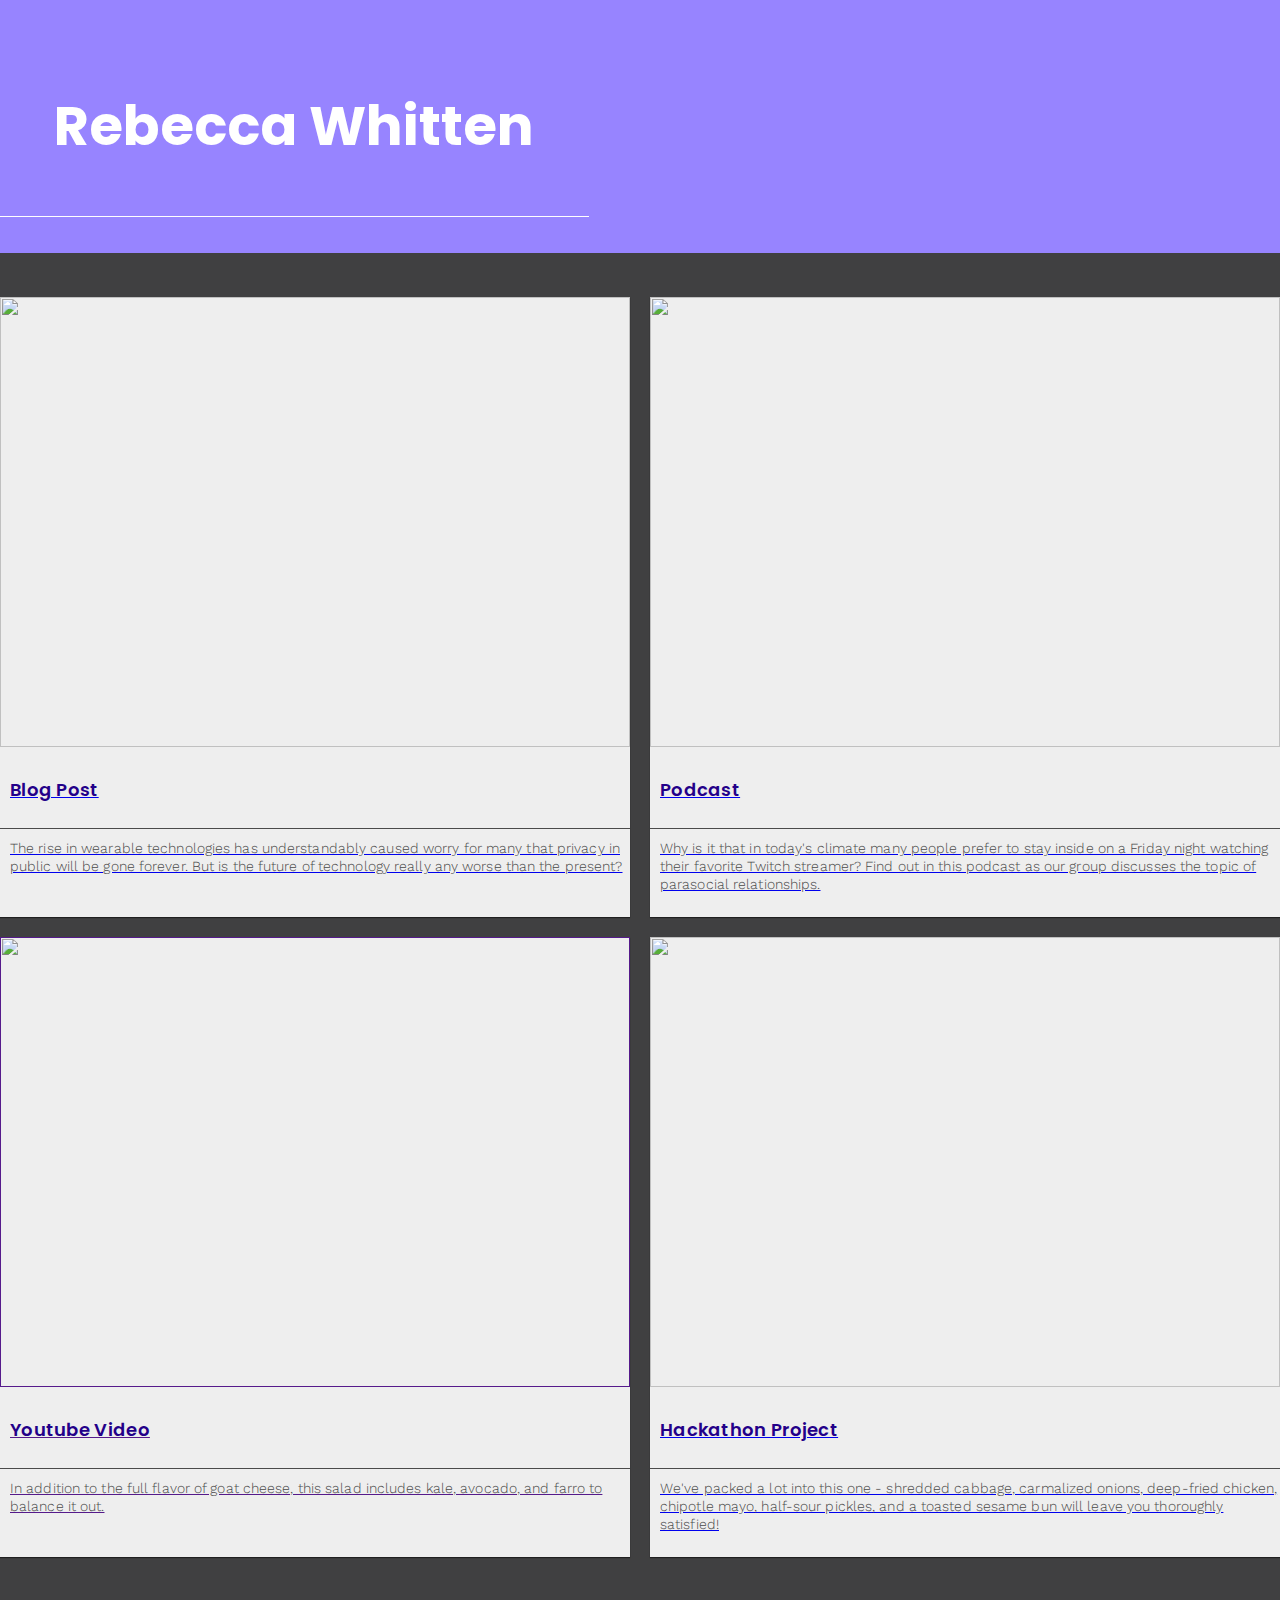
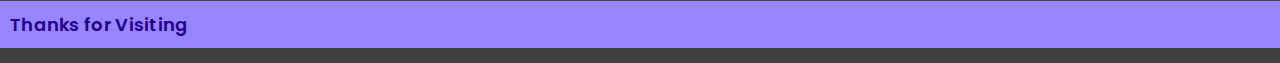
==== index.html @ 5da8e2a7 "Update index.html" ====
<!DOCTYPE html>
<html>

  <head>
    <meta charset="utf-8">
    <title>Rebecca Whitten</title>
<!--     <link rel="stylesheet" type="text/css" href="css/reset.css" /> -->
    <link rel="stylesheet" type="text/css" href="css/style.css" />
    <link href="https://fonts.googleapis.com/css?family=Poppins:400,600" rel="stylesheet">
    <link href="https://fonts.googleapis.com/css?family=Work+Sans" rel="stylesheet">
    <meta name="viewport" content="width=device-width, initial-scale=1.0, maximum-scale=1.0, user-scalable=no">
  </head>

  <body>

    <div class="container">

      <header>

        <h1>
          Rebecca Whitten
        </h1>
      </header>

      <main>
        <div class="recipe a">
          <a href="https://medium.com/@rawhitten/we-already-have-no-privacy-in-public-facebooks-new-smart-glasses-don-t-change-that-a445893e19eb">
            <img src="https://content.codecademy.com/courses/learn-css-grid/lesson-ii/image-1.png" />
            <h2>Blog Post</h2>

            <p class="description">
              The rise in wearable technologies has understandably caused worry for many that privacy in public will be gone forever. But is the future of technology really any worse than the present?
            </p>
          </a>
        </div>
        <div class="recipe b">
          <a href="https://soundcloud.com/thomas-ramos-986285219/parasocial">
            <img src="https://content.codecademy.com/courses/learn-css-grid/lesson-ii/image-2.png" />
            <h2>Podcast</h2>
            <p class="description">
              Why is it that in today's climate many people prefer to stay inside on a Friday night watching their favorite Twitch streamer? Find out in this podcast as our group discusses the topic of parasocial relationships.
            </p>
          </a>
        </div>
        <div class="recipe c">
          <a href="">
            <img src="https://content.codecademy.com/courses/learn-css-grid/lesson-ii/image-5.png" />
            <h2>Youtube Video</h2>
            <p class="description">
              In addition to the full flavor of goat cheese, this salad includes kale, avocado, and farro to balance it out.</p>
          </a>
        </div>
        <div class="recipe d">

          <a href="https://rlbergamasco.github.io/queer-hack-2020/">
            <img src="https://content.codecademy.com/courses/learn-css-grid/lesson-ii/image-4.png" />
            <h2>Hackathon Project</h2>
            <p class="description">
              We've packed a lot into this one - shredded cabbage, carmalized onions, deep-fried chicken, chipotle mayo, half-sour pickles, and a toasted sesame bun will leave you thoroughly satisfied!</p>
          </a>

        </div>



      </main>

      <footer>
        <h2>Thanks for Visiting</h2>
      </footer>

    </div>
  </body>

</html>
---- css/style.css ----
html{
  scroll-behavior: smooth;
}

body {
  margin: 0;
  background-color:#404041;
}

header, footer {
  background-color: #9784ff;
  text-align: left;
}

header{
  font-family: Work Sans;
  color: #fff;
  min-height: 25vh;
  display: flex;
}

main {
  display: grid;
  grid-template-columns: repeat(auto-fill, minmax(40%, 1fr) ) ;
  grid-gap: 20px;
  margin-top: 44px;

  justify-items: center;
  justify-content: center;
  align-items: stretch;
  align-content: center;
}

h1 {
  font-family: Poppins;
  font-size: calc(1em + 3vw);
  padding-bottom: .67em;
  border-bottom: 1px solid;
  line-height: 1.3;
  padding:1em;
}

h2 {
  font-family: Poppins;
  font-size: 18px;
  font-weight: 600;
  letter-spacing: 0.3px;
  text-align: left;
  color: #230089;
  padding: 10px 0px 10px 10px;
}

img {
  width: 100%;
  height: 50vh;
  object-fit: cover;
}

.wrapper {
    max-width: 1150px;
    margin: auto;
    padding: 50px;
    display: block;
}

.bio {
  color: #ffffff;
  font-size: 24px;
  font-family: 'Work Sans';
}

.buttonBox {
  display: flex;
  justify-content: center;
  align-content: center;
}

.myButton {
  border-radius: 28px;
  border: 1px solid #ffffff;
  cursor: pointer;
  color: #ffffff;
  font-size: 20px;
  padding: 16px 31px;
  text-decoration: none;
  margin: 1.69em auto;
}

.myButton:hover {
    background-color:#e69708;
}

.myButton:active {
    position:relative;
    top:1px;
}

.recipe {
  box-shadow: 0 1px 1px 0 rgba(0, 0, 0, 0.5);
  width: 100%;
  background-color:#eeeeee;
}

.a {

}

.c {

}

.time {
  padding-left: 10px;
  padding-top: 10px;
  width: 20px;
  height: auto;
}

.mins {
  display: inline-block;
  font-family: Poppins;
  font-size: 14px;
  font-weight: 500;
  letter-spacing: 0.3px;
  text-align: left;
  color: #4a4a4a;
  position: relative;
  bottom: 5px;
}

.description {
  font-family: Work Sans;
  font-size: 14px;
  font-weight: 300;
  line-height: 1.29;
  letter-spacing: 0.1px;
  text-align: left;
  color: #4a4a4a;
  padding: 10px 0px 10px 10px;
  border-top: 1px solid #4a4a4a;
}

.logo {
  width: 115px;
  height: 21.1px;
  object-fit: contain;
  padding: 20px;
}

.container {
/*  min-width: 500px; */
  margin: auto;
}

footer {
  margin-top: 44px;
}

@media all and (max-width:700px) {
  main {
    grid-template-columns: 1fr;
  }
}
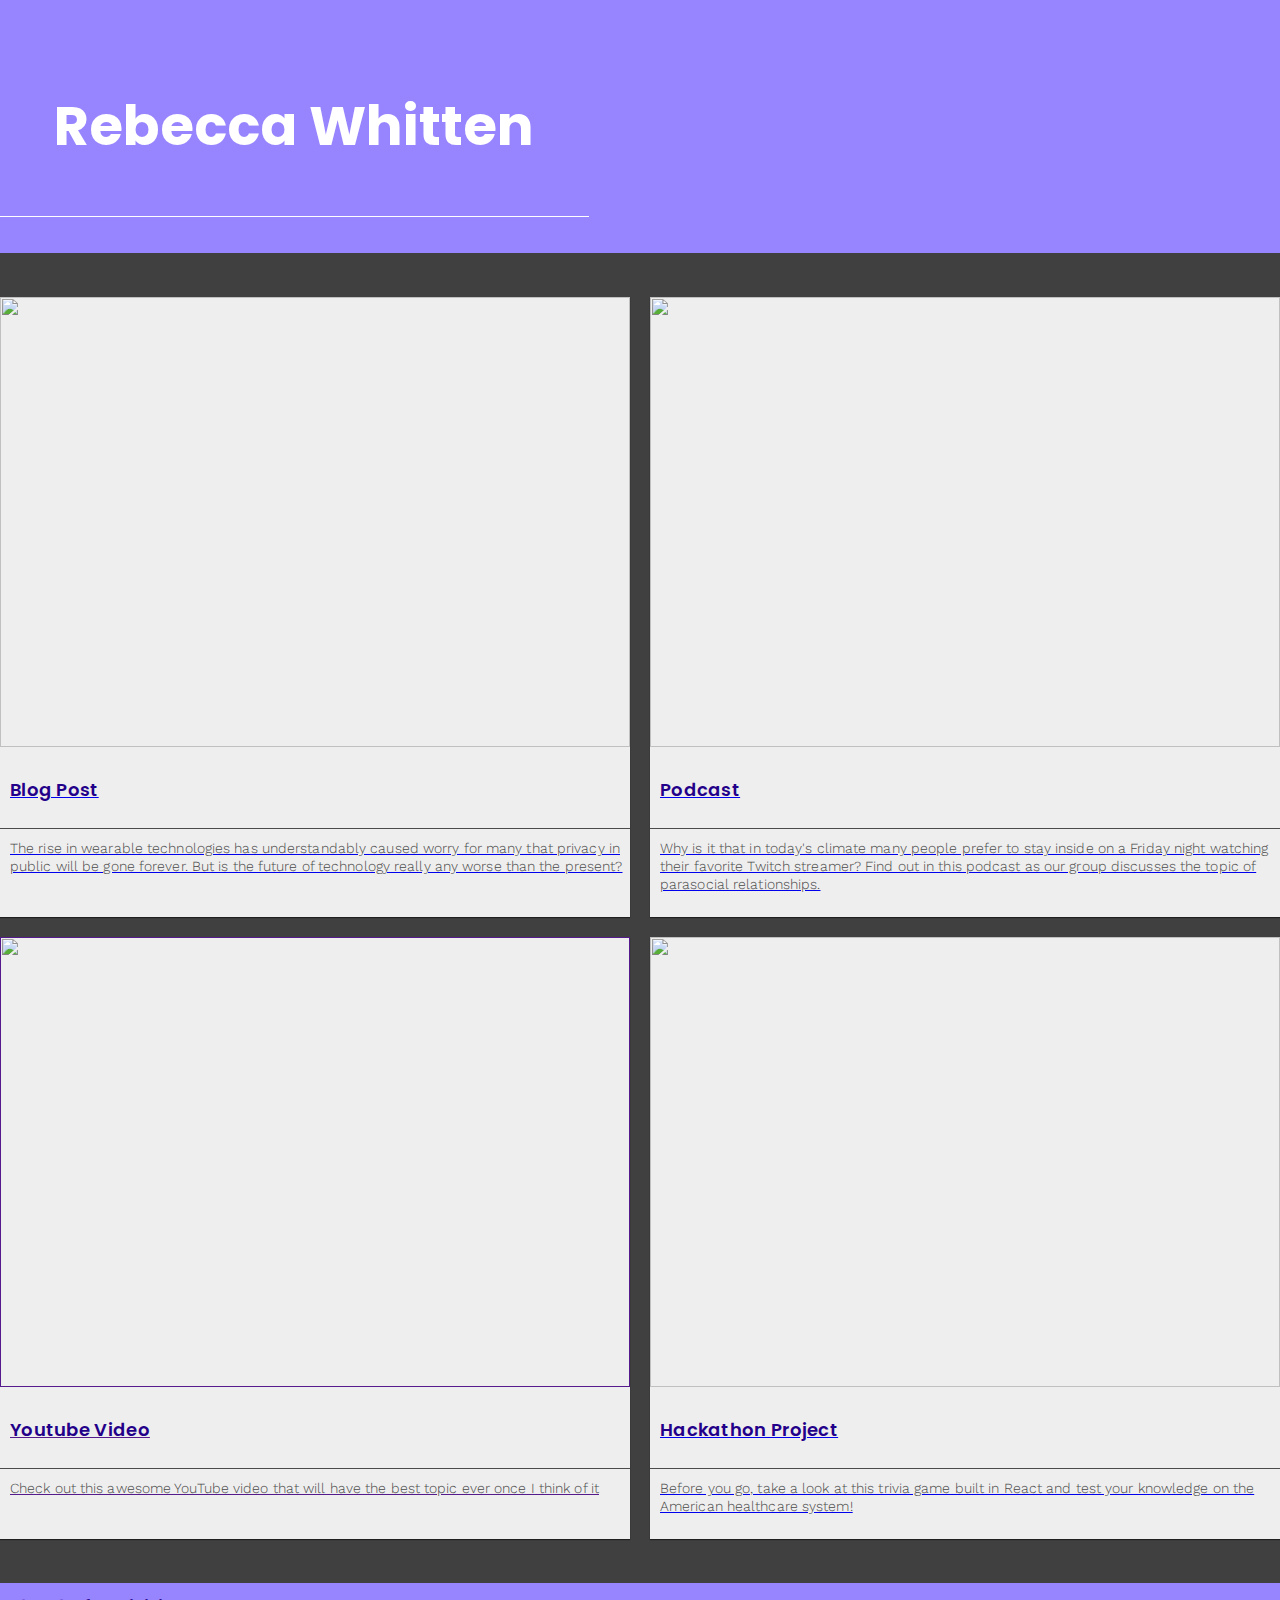
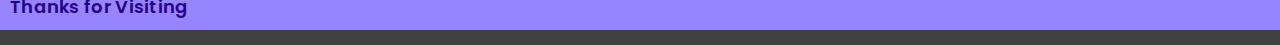
==== commit dfc4df49: "finished editing the captions" ====
--- a/index.html
+++ b/index.html
@@ -4,7 +4,7 @@
   <head>
     <meta charset="utf-8">
     <title>Rebecca Whitten</title>
-<!--     <link rel="stylesheet" type="text/css" href="css/reset.css" /> -->
+    <link rel="stylesheet" type="text/css" href="css/reset.css" />
     <link rel="stylesheet" type="text/css" href="css/style.css" />
     <link href="https://fonts.googleapis.com/css?family=Poppins:400,600" rel="stylesheet">
     <link href="https://fonts.googleapis.com/css?family=Work+Sans" rel="stylesheet">
@@ -47,7 +47,8 @@
             <img src="https://content.codecademy.com/courses/learn-css-grid/lesson-ii/image-5.png" />
             <h2>Youtube Video</h2>
             <p class="description">
-              In addition to the full flavor of goat cheese, this salad includes kale, avocado, and farro to balance it out.</p>
+              Check out this awesome YouTube video that will have the best topic ever once I think of it
+            </p>
           </a>
         </div>
         <div class="recipe d">
@@ -56,7 +57,7 @@
             <img src="https://content.codecademy.com/courses/learn-css-grid/lesson-ii/image-4.png" />
             <h2>Hackathon Project</h2>
             <p class="description">
-              We've packed a lot into this one - shredded cabbage, carmalized onions, deep-fried chicken, chipotle mayo, half-sour pickles, and a toasted sesame bun will leave you thoroughly satisfied!</p>
+              Before you go, take a look at this trivia game built in React and test your knowledge on the American healthcare system! </p>
           </a>
 
         </div>
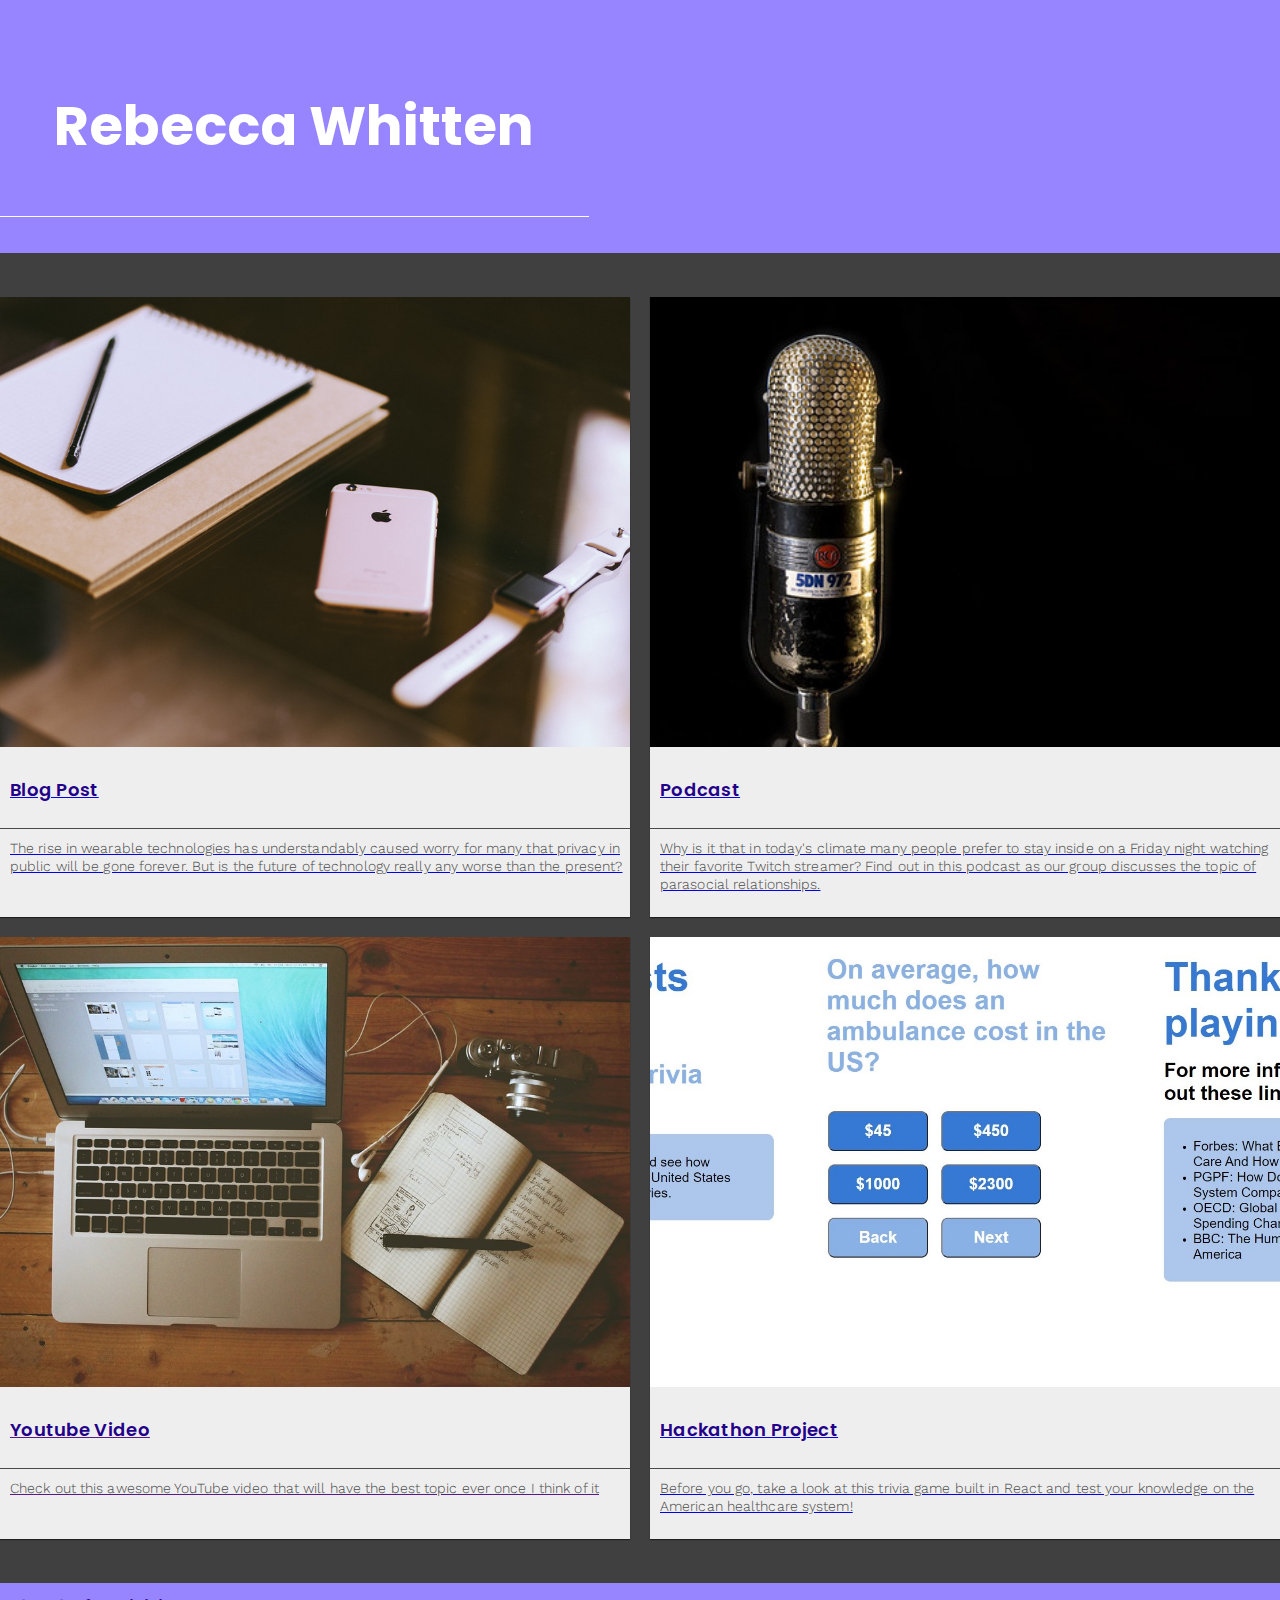
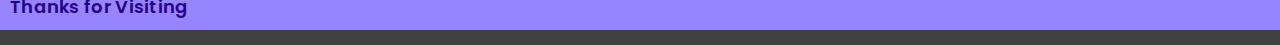
==== commit 3da5c339: "Changed images to relevant ones" ====
--- a/index.html
+++ b/index.html
@@ -4,7 +4,7 @@
   <head>
     <meta charset="utf-8">
     <title>Rebecca Whitten</title>
-    <link rel="stylesheet" type="text/css" href="css/reset.css" />
+<!--     <link rel="stylesheet" type="text/css" href="css/reset.css" /> -->
     <link rel="stylesheet" type="text/css" href="css/style.css" />
     <link href="https://fonts.googleapis.com/css?family=Poppins:400,600" rel="stylesheet">
     <link href="https://fonts.googleapis.com/css?family=Work+Sans" rel="stylesheet">
@@ -25,7 +25,7 @@
       <main>
         <div class="recipe a">
           <a href="https://medium.com/@rawhitten/we-already-have-no-privacy-in-public-facebooks-new-smart-glasses-don-t-change-that-a445893e19eb">
-            <img src="https://content.codecademy.com/courses/learn-css-grid/lesson-ii/image-1.png" />
+            <img src="images/watch.jpg" />
             <h2>Blog Post</h2>
 
             <p class="description">
@@ -35,7 +35,7 @@
         </div>
         <div class="recipe b">
           <a href="https://soundcloud.com/thomas-ramos-986285219/parasocial">
-            <img src="https://content.codecademy.com/courses/learn-css-grid/lesson-ii/image-2.png" />
+            <img src="images/microphone.jpg" />
             <h2>Podcast</h2>
             <p class="description">
               Why is it that in today's climate many people prefer to stay inside on a Friday night watching their favorite Twitch streamer? Find out in this podcast as our group discusses the topic of parasocial relationships.
@@ -44,7 +44,7 @@
         </div>
         <div class="recipe c">
           <a href="">
-            <img src="https://content.codecademy.com/courses/learn-css-grid/lesson-ii/image-5.png" />
+            <img src="images/video.jpg" />
             <h2>Youtube Video</h2>
             <p class="description">
               Check out this awesome YouTube video that will have the best topic ever once I think of it
@@ -54,7 +54,7 @@
         <div class="recipe d">
 
           <a href="https://rlbergamasco.github.io/queer-hack-2020/">
-            <img src="https://content.codecademy.com/courses/learn-css-grid/lesson-ii/image-4.png" />
+            <img src="images/ReactGameScreenshot.jpg" />
             <h2>Hackathon Project</h2>
             <p class="description">
               Before you go, take a look at this trivia game built in React and test your knowledge on the American healthcare system! </p>
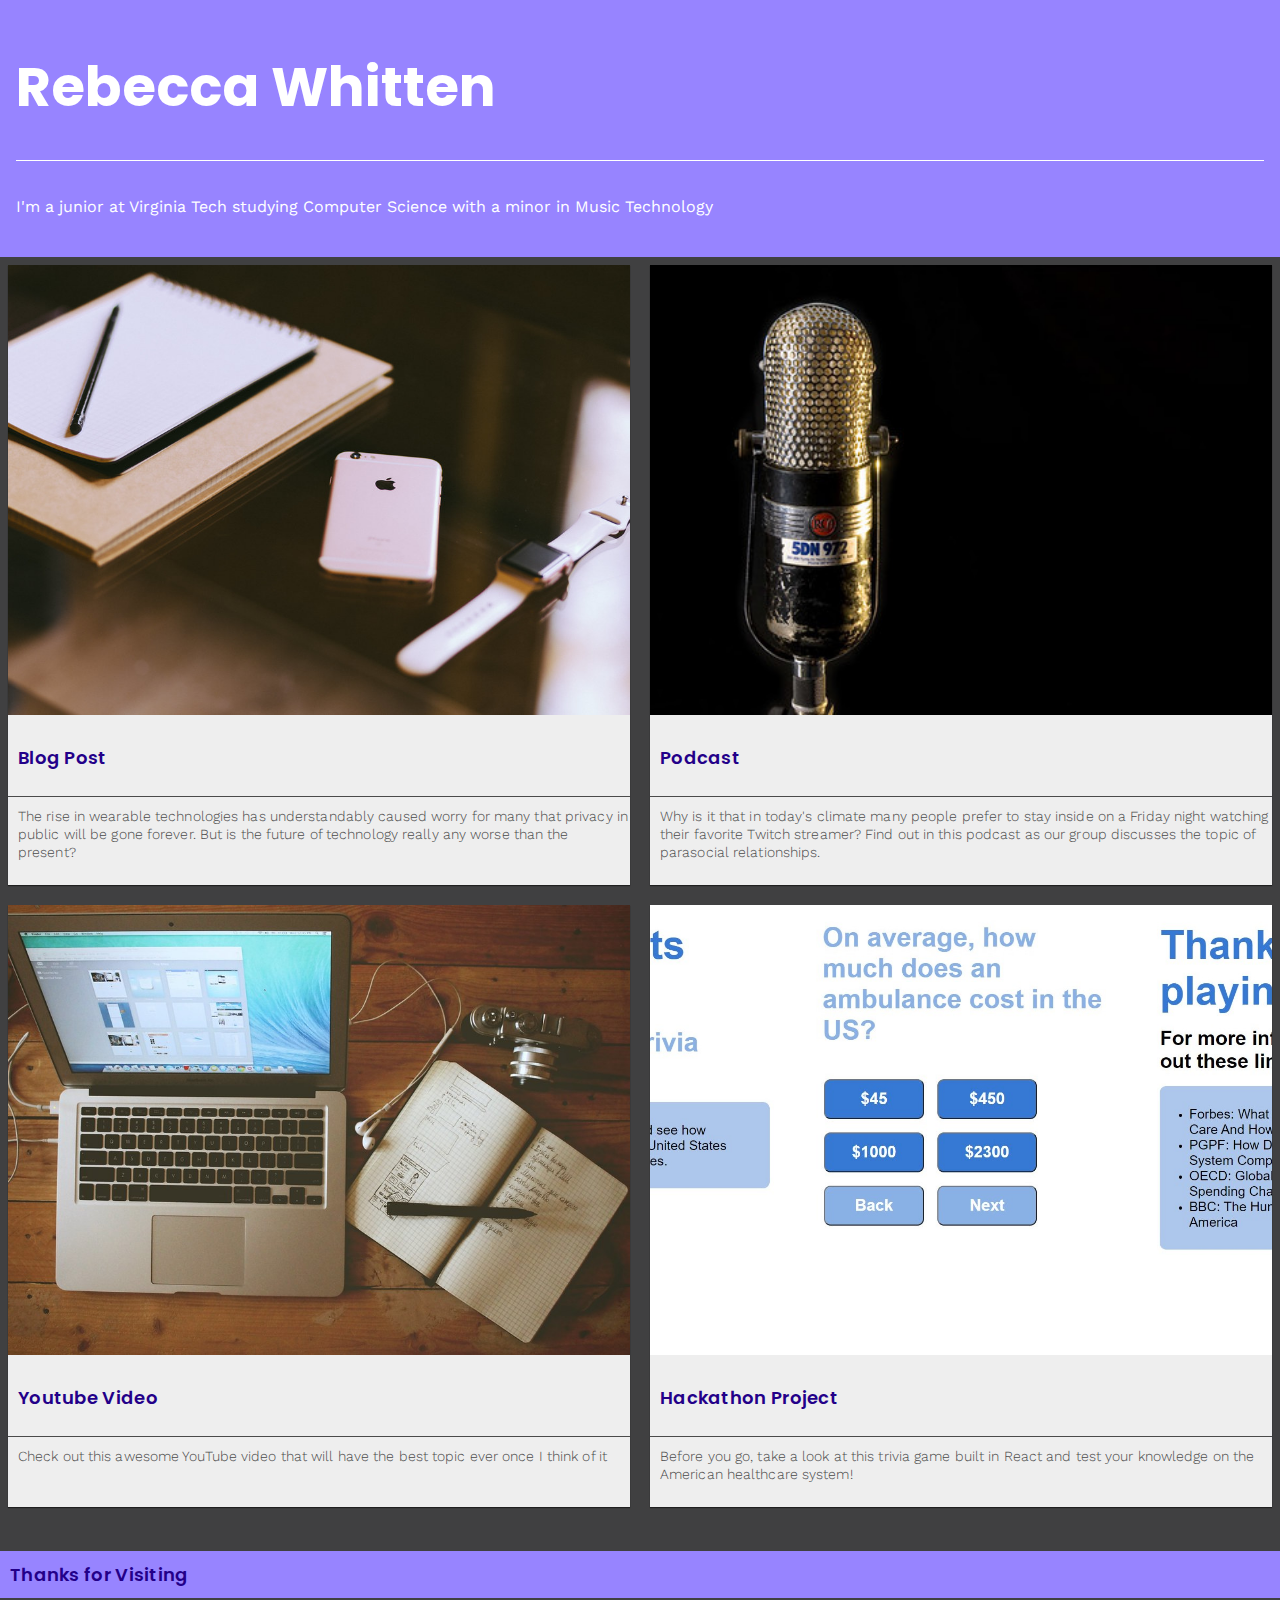
==== commit c726e4d7: "Fixed bio and grid margins and link hovering" ====
--- a/index.html
+++ b/index.html
@@ -20,10 +20,13 @@
         <h1>
           Rebecca Whitten
         </h1>
+        <p>
+          I'm a junior at Virginia Tech studying Computer Science with a minor in Music Technology
+        </p>
       </header>
 
       <main>
-        <div class="recipe a">
+        <div class="box">
           <a href="https://medium.com/@rawhitten/we-already-have-no-privacy-in-public-facebooks-new-smart-glasses-don-t-change-that-a445893e19eb">
             <img src="images/watch.jpg" />
             <h2>Blog Post</h2>
@@ -33,7 +36,7 @@
             </p>
           </a>
         </div>
-        <div class="recipe b">
+        <div class="box">
           <a href="https://soundcloud.com/thomas-ramos-986285219/parasocial">
             <img src="images/microphone.jpg" />
             <h2>Podcast</h2>
@@ -42,7 +45,7 @@
             </p>
           </a>
         </div>
-        <div class="recipe c">
+        <div class="box">
           <a href="">
             <img src="images/video.jpg" />
             <h2>Youtube Video</h2>
@@ -51,7 +54,7 @@
             </p>
           </a>
         </div>
-        <div class="recipe d">
+        <div class="box">
 
           <a href="https://rlbergamasco.github.io/queer-hack-2020/">
             <img src="images/ReactGameScreenshot.jpg" />
--- a/css/style.css
+++ b/css/style.css
@@ -16,7 +16,8 @@
   font-family: Work Sans;
   color: #fff;
   min-height: 25vh;
-  display: flex;
+  padding: 1em;
+  /*display: flex;*/
 }
 
 main {
@@ -29,6 +30,7 @@
   justify-content: center;
   align-items: stretch;
   align-content: center;
+  margin: 0.5em;
 }
 
 h1 {
@@ -37,7 +39,7 @@
   padding-bottom: .67em;
   border-bottom: 1px solid;
   line-height: 1.3;
-  padding:1em;
+
 }
 
 h2 {
@@ -50,10 +52,18 @@
   padding: 10px 0px 10px 10px;
 }
 
+a {
+  text-decoration: none;
+}
+
 img {
   width: 100%;
   height: 50vh;
   object-fit: cover;
+}
+
+.box:hover{
+  box-shadow: 5px 5px 5px #111;
 }
 
 .wrapper {
@@ -95,7 +105,7 @@
     top:1px;
 }
 
-.recipe {
+.box {
   box-shadow: 0 1px 1px 0 rgba(0, 0, 0, 0.5);
   width: 100%;
   background-color:#eeeeee;
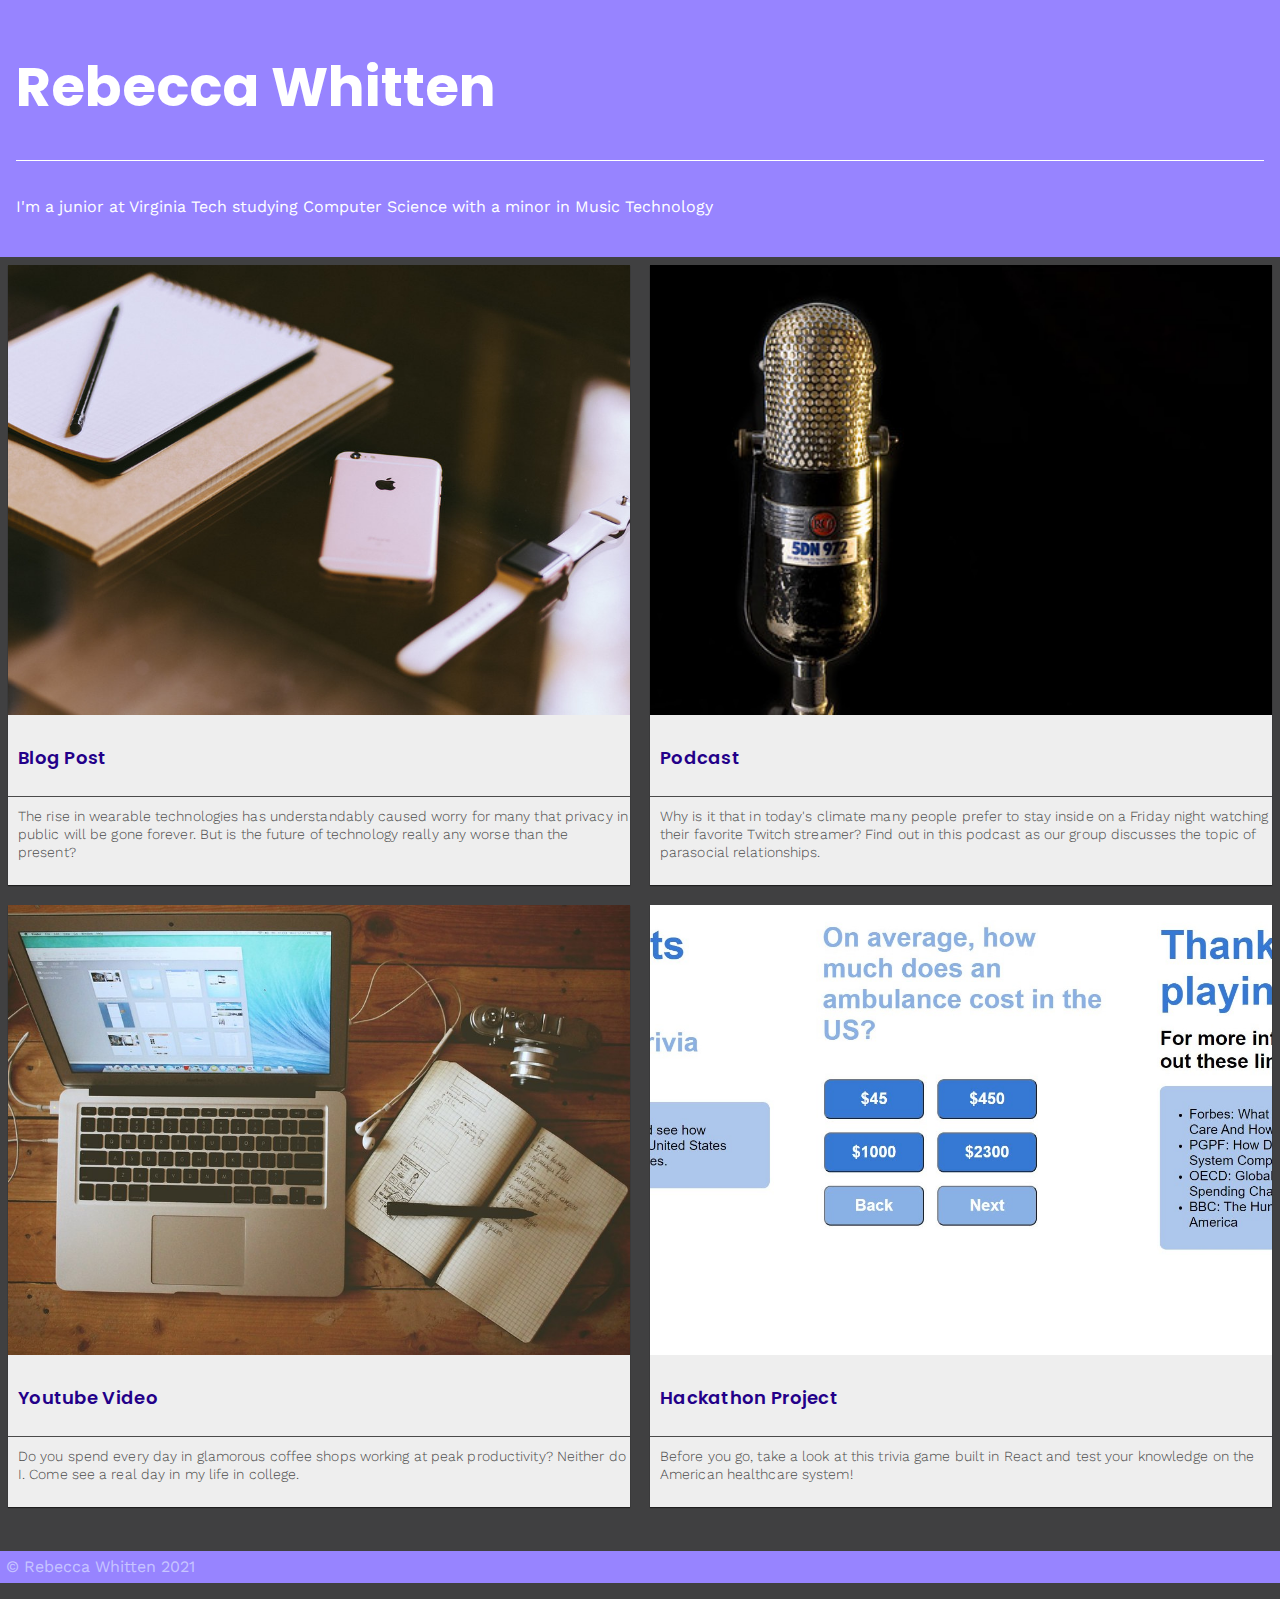
==== commit 4951540d: "Finalish updates" ====
--- a/index.html
+++ b/index.html
@@ -50,7 +50,7 @@
             <img src="images/video.jpg" />
             <h2>Youtube Video</h2>
             <p class="description">
-              Check out this awesome YouTube video that will have the best topic ever once I think of it
+              Do you spend every day in glamorous coffee shops working at peak productivity? Neither do I. Come see a real day in my life in college.
             </p>
           </a>
         </div>
@@ -70,7 +70,7 @@
       </main>
 
       <footer>
-        <h2>Thanks for Visiting</h2>
+        <p class="copyright">© Rebecca Whitten 2021</p>
       </footer>
 
     </div>
--- a/css/style.css
+++ b/css/style.css
@@ -64,6 +64,12 @@
 
 .box:hover{
   box-shadow: 5px 5px 5px #111;
+}
+
+.copyright {
+  font-family: 'Work Sans';
+  color: #c7c4ff;
+  padding: 0.4em;
 }
 
 .wrapper {
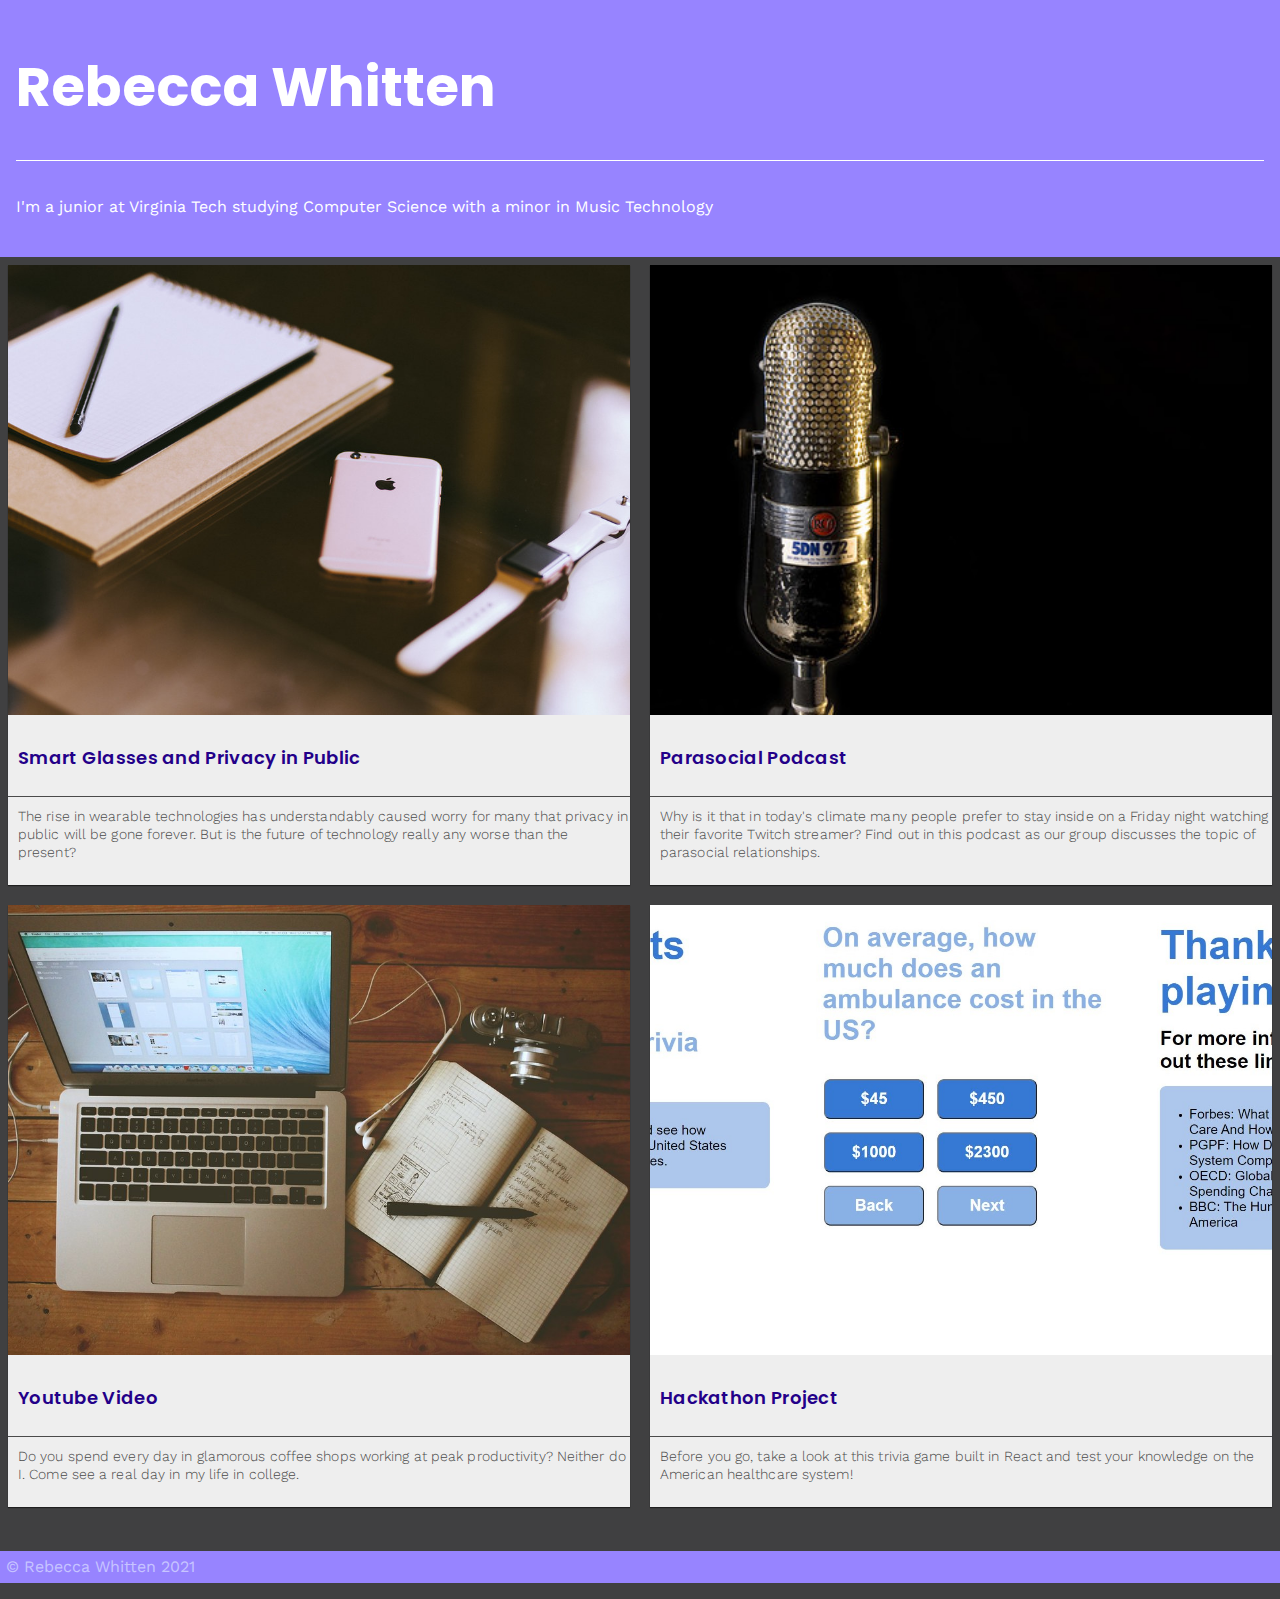
==== commit 6e358186: "More Final updates" ====
--- a/index.html
+++ b/index.html
@@ -29,7 +29,7 @@
         <div class="box">
           <a href="https://medium.com/@rawhitten/we-already-have-no-privacy-in-public-facebooks-new-smart-glasses-don-t-change-that-a445893e19eb">
             <img src="images/watch.jpg" />
-            <h2>Blog Post</h2>
+            <h2>Smart Glasses and Privacy in Public</h2>
 
             <p class="description">
               The rise in wearable technologies has understandably caused worry for many that privacy in public will be gone forever. But is the future of technology really any worse than the present?
@@ -37,16 +37,16 @@
           </a>
         </div>
         <div class="box">
-          <a href="https://soundcloud.com/thomas-ramos-986285219/parasocial">
+          <a href="https://soundcloud.com/thomas-ramos-986285219/parasocial-1?si=441dfdcacd15429c9d9abf3409f96502&utm_source=clipboard&utm_medium=text&utm_campaign=social_sharing">
             <img src="images/microphone.jpg" />
-            <h2>Podcast</h2>
+            <h2>Parasocial Podcast</h2>
             <p class="description">
               Why is it that in today's climate many people prefer to stay inside on a Friday night watching their favorite Twitch streamer? Find out in this podcast as our group discusses the topic of parasocial relationships.
             </p>
           </a>
         </div>
         <div class="box">
-          <a href="">
+          <a href="https://youtu.be/BTAIwuxjbew">
             <img src="images/video.jpg" />
             <h2>Youtube Video</h2>
             <p class="description">
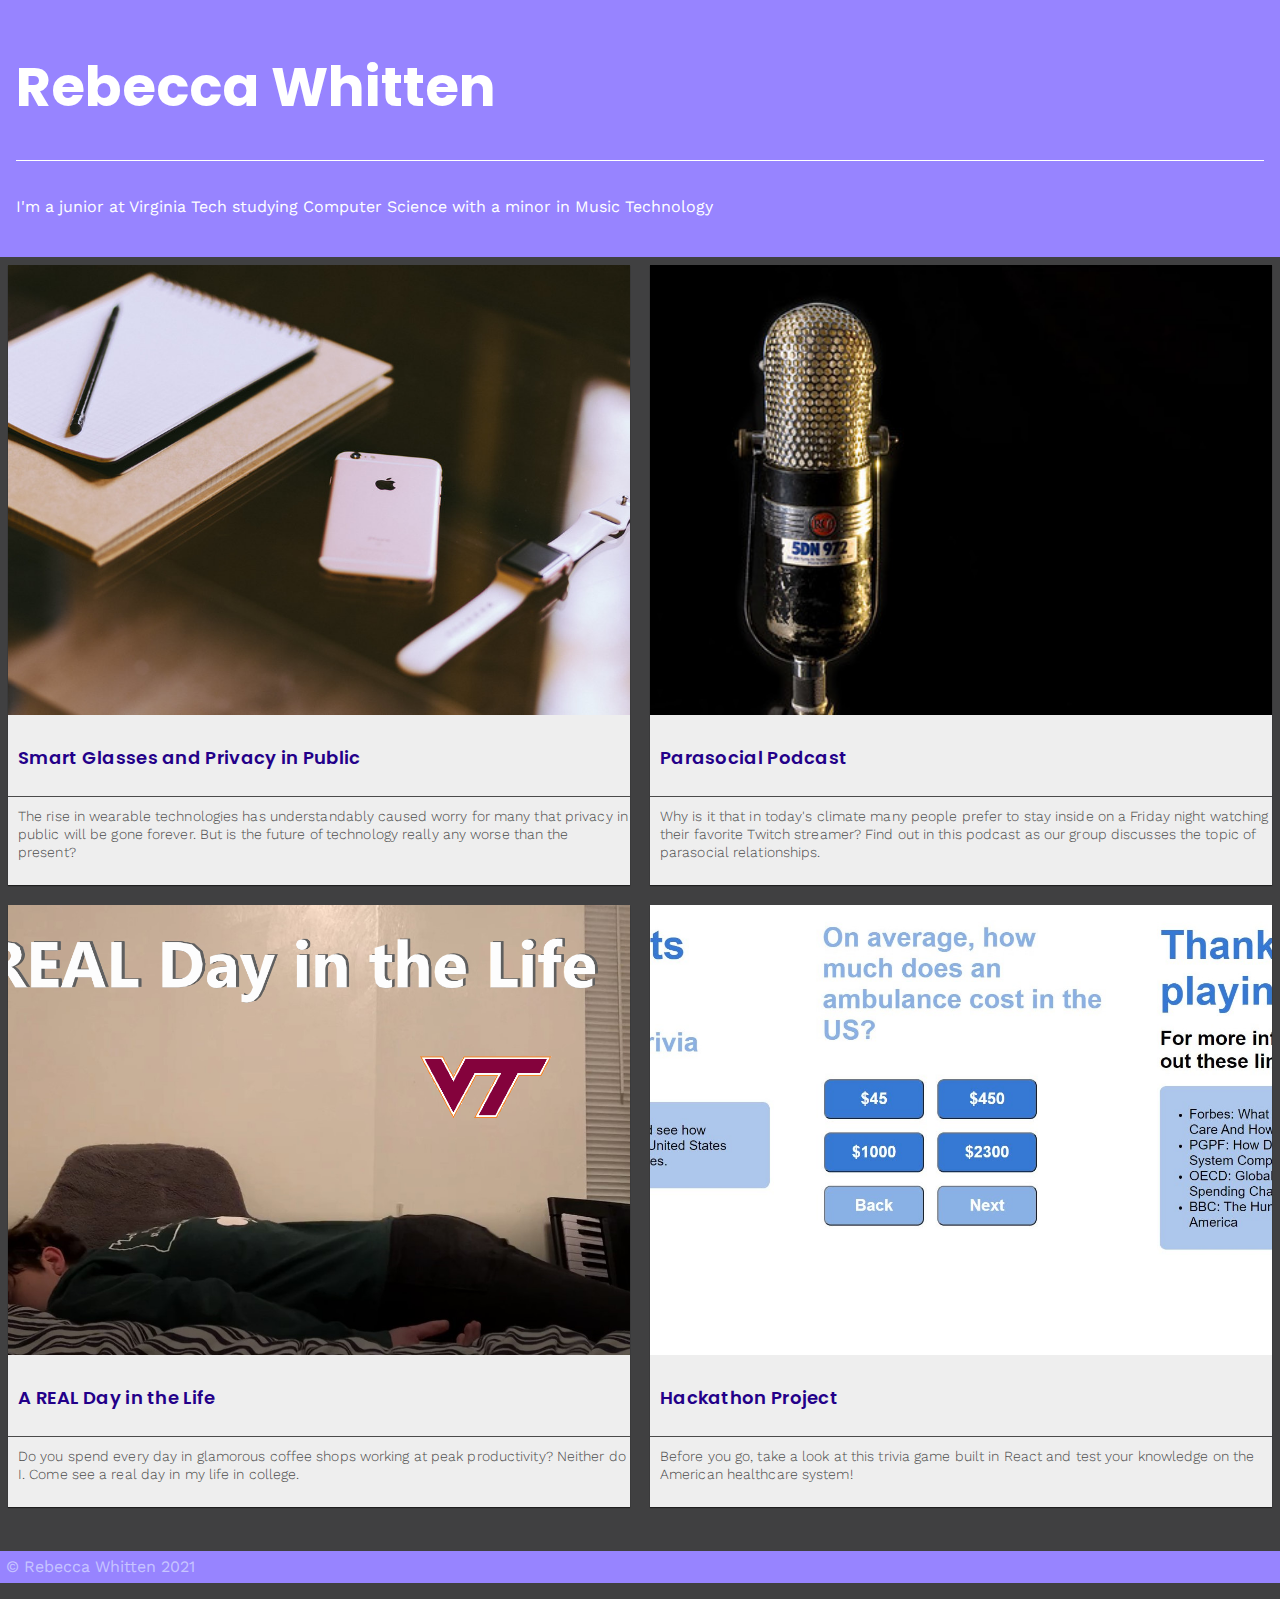
==== commit f431cc52: "More Final updates" ====
--- a/index.html
+++ b/index.html
@@ -47,8 +47,8 @@
         </div>
         <div class="box">
           <a href="https://youtu.be/BTAIwuxjbew">
-            <img src="images/video.jpg" />
-            <h2>Youtube Video</h2>
+            <img src="images/Thumbnail3.png" />
+            <h2>A REAL Day in the Life</h2>
             <p class="description">
               Do you spend every day in glamorous coffee shops working at peak productivity? Neither do I. Come see a real day in my life in college.
             </p>
